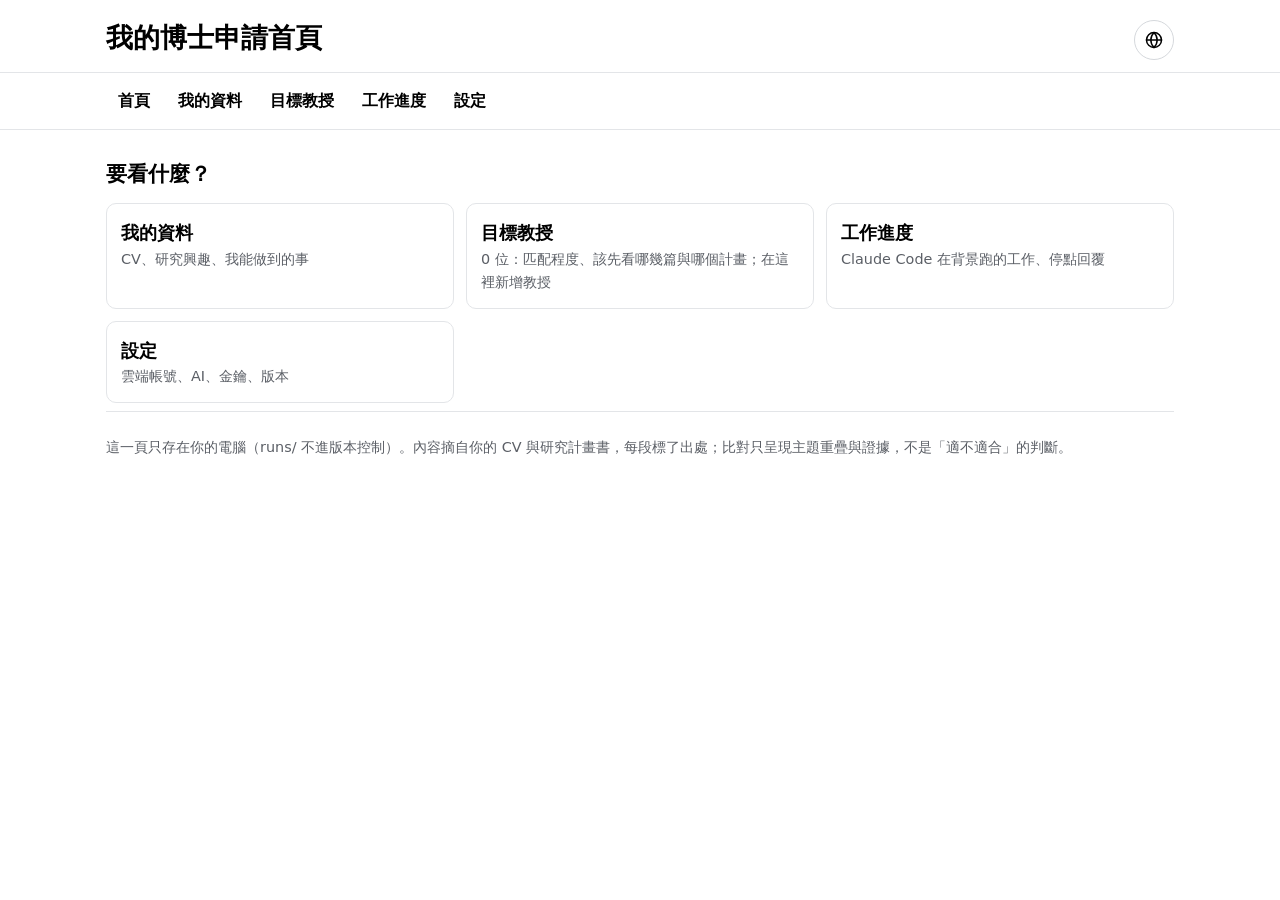
==== web/index.html @ b0d39f4e "語言改成右上角一個圖示，點開選中文／English／雙語對照（取代三個按鈕）" ====
<!doctype html>
<html lang="zh-Hant">
<head>
<meta charset="utf-8">
<meta name="viewport" content="width=device-width, initial-scale=1">
<title>我的博士申請首頁</title>
<link rel="stylesheet" href="home.css">
</head>
<body class="lang-both">
<header class="top"><div class="wrap">
  <div><h1 id="name"></h1><div class="meta" id="headline"></div><div class="meta small" id="contact"></div></div>
  <div class="langmenu">
    <button type="button" class="iconbtn" id="lang-btn" aria-haspopup="menu" aria-expanded="false" aria-controls="lang-menu" aria-label="切換內容語言" title="內容語言">
      <svg viewBox="0 0 24 24" width="20" height="20" fill="none" stroke="currentColor" stroke-width="1.8" stroke-linecap="round" stroke-linejoin="round" aria-hidden="true"><circle cx="12" cy="12" r="9"/><path d="M3 12h18M12 3c2.5 2.6 3.8 5.6 3.8 9s-1.3 6.4-3.8 9c-2.5-2.6-3.8-5.6-3.8-9S9.5 5.6 12 3z"/></svg>
    </button>
    <div class="menu" id="lang-menu" role="menu" aria-label="內容語言" hidden>
      <button type="button" role="menuitemradio" data-lang="zh" aria-checked="false">中文</button>
      <button type="button" role="menuitemradio" data-lang="en" aria-checked="false">English</button>
      <button type="button" role="menuitemradio" data-lang="both" aria-checked="true">雙語對照</button>
    </div>
  </div>
</div></header>
<nav class="sections" aria-label="區段"><div class="wrap">
  <a href="#me">我是誰</a><a href="#proposal">我的研究計畫</a><a href="#capabilities">我能做到的事</a><a href="#professors">目標教授</a><a href="#pipeline" id="nav-pipeline" hidden>建新教授</a><a href="#settings" id="nav-settings" hidden>設定</a>
</div></nav>
<main class="wrap">
  <section id="hub" aria-labelledby="h-hub"><h2 id="h-hub">要看什麼？</h2><div class="body"></div></section>
  <section id="me" aria-labelledby="h-me"><h2 id="h-me">我是誰</h2><div class="body"></div></section>
  <section id="proposal" aria-labelledby="h-proposal"><h2 id="h-proposal">研究計畫</h2><div class="body"></div></section>
  <section id="capabilities" aria-labelledby="h-cap"><h2 id="h-cap">我能做到的事</h2><div class="body"></div></section>
  <section id="professors" aria-labelledby="h-prof"><h2 id="h-prof">目標教授</h2><div class="body"></div></section>
  <section id="pipeline" aria-labelledby="h-pipe" hidden><h2 id="h-pipe">新增教授與工作進度</h2><div class="body"></div></section>
  <section id="settings" aria-labelledby="h-set" hidden><h2 id="h-set">設定</h2><div class="body"></div></section>
</main>
<footer class="wrap">這一頁只存在你的電腦（runs/ 不進版本控制）。內容摘自你的 CV 與研究計畫書，每段標了出處；比對只呈現主題重疊與證據，不是「適不適合」的判斷。</footer>
<script id="inline-data" type="application/json">__INLINE__</script>
<script src="site_match.js"></script>
<script src="home.js"></script>
<script src="app.js"></script>
</body>
</html>
---- web/home.css ----
:root{
  --fg:#000;--bg:#fff;--muted:#3f3f3f;--line:#cfcfcf;--soft:#f4f4f4;
  --green:#15803d;--on-green:#fff;--yellow:#facc15;--on-yellow:#000;--red:#b91c1c;--on-red:#fff;
  --font:-apple-system,BlinkMacSystemFont,"PingFang TC","Noto Sans TC","Microsoft JhengHei",system-ui,sans-serif;
}
*{box-sizing:border-box}
html{scroll-padding-top:64px}
body{margin:0;background:var(--bg);color:var(--fg);font-family:var(--font);font-size:16px;line-height:1.6}
a{color:var(--fg);text-underline-offset:3px}
:focus-visible{outline:3px solid var(--fg);outline-offset:2px}
.wrap{max-width:1100px;margin:0 auto;padding-left:max(16px,env(safe-area-inset-left,0px));padding-right:max(16px,env(safe-area-inset-right,0px))}
header.top{border-bottom:2px solid var(--fg);padding:20px 0 12px}
header.top .wrap{display:flex;flex-wrap:wrap;gap:12px;justify-content:space-between;align-items:flex-end}
header.top h1{margin:0;font-size:1.7rem;line-height:1.3}
.meta{color:var(--muted);font-size:.95rem;margin-top:4px}
nav.sections{position:sticky;top:0;z-index:5;background:var(--bg);border-bottom:1px solid var(--line)}
nav.sections .wrap{display:flex;gap:4px;overflow-x:auto;padding-top:6px;padding-bottom:6px}
nav.sections a{display:inline-flex;align-items:center;min-height:44px;padding:0 12px;text-decoration:none;white-space:nowrap;border-radius:6px;font-weight:600}
nav.sections a:hover{background:var(--soft);text-decoration:underline}
section{padding:28px 0 8px;border-bottom:1px solid var(--line)}
section h2{font-size:1.3rem;margin:0 0 12px}
h3{font-size:1.05rem;margin:18px 0 8px}
.muted{color:var(--muted)}
.small{font-size:.9rem}
.btn{display:inline-flex;align-items:center;justify-content:center;gap:6px;min-height:44px;padding:0 14px;border-radius:8px;border:2px solid transparent;font:inherit;font-weight:600;cursor:pointer;text-decoration:none;transition:filter .15s}
.btn:hover{filter:brightness(.92)}
.btn-green{background:var(--green);color:var(--on-green)}
.btn-yellow{background:var(--yellow);color:var(--on-yellow)}
.btn-red{background:var(--red);color:var(--on-red)}
.btn[aria-pressed="false"]{background:var(--bg);color:var(--fg);border-color:var(--green)}
.row{display:flex;flex-wrap:wrap;gap:8px;align-items:center}
.pill{display:inline-block;padding:2px 10px;border-radius:999px;font-size:.85rem;font-weight:600;border:1px solid var(--fg);background:var(--bg)}
.pill.g{background:var(--green);color:var(--on-green);border-color:var(--green)}
.pill.y{background:var(--yellow);color:var(--on-yellow);border-color:#a16207}
.chips{display:flex;flex-wrap:wrap;gap:6px}
.grid{display:grid;grid-template-columns:repeat(auto-fit,minmax(260px,1fr));gap:12px}
.grid>*{min-width:0}
.card{border:1px solid var(--line);border-radius:8px;padding:14px;overflow-wrap:anywhere}
.prof{border:1px solid var(--line);border-radius:10px;padding:16px;display:grid;gap:10px}
.prof h3{margin:0;font-size:1.25rem}
.kpis{display:flex;flex-wrap:wrap;gap:16px}
.kpi .n{font-size:1.4rem;font-weight:700;font-variant-numeric:tabular-nums}
.kpi .l{color:var(--muted);font-size:.85rem}
.bar{height:8px;width:100px;background:var(--soft);border:1px solid var(--line);border-radius:3px;display:inline-block;vertical-align:middle}
.bar>span{display:block;height:100%;background:var(--fg)}
.empty{padding:16px;border:1px dashed var(--fg);border-radius:8px}
ol.studies{padding-left:1.2em;display:grid;gap:10px}
.src{font-size:.8rem;color:var(--muted)}
body.lang-zh .t-en,body.lang-en .t-zh{display:none}
body.lang-both .t-en{display:block;color:var(--muted);font-size:.93em}
body.lang-both span.t-en{display:inline}
footer{padding:24px 0 48px;color:var(--muted);font-size:.9rem}
label{display:block;font-weight:600;margin:10px 0 4px}
input[type=text],textarea{font:inherit;width:100%;padding:8px 10px;border:1px solid #d5d8dc;border-radius:8px;background:var(--bg);color:var(--fg)}
textarea{min-height:110px}
.btn[disabled]{opacity:.5;cursor:not-allowed}
.log{background:var(--soft);border:1px solid var(--line);border-radius:8px;padding:10px;max-height:420px;overflow:auto;white-space:pre-wrap;font-size:.85rem;font-family:ui-monospace,Menlo,Consolas,monospace}
.checks li{margin:4px 0}
.pill.r{background:var(--red);color:var(--on-red);border-color:var(--red)}
@media (prefers-reduced-motion:reduce){*{transition:none!important}}
.stars{font-size:1.5rem;letter-spacing:2px;color:#a16207;white-space:nowrap}
.stars .off{color:var(--line)}

/* 簡單一致的樣式（本人 2026-10-26：按鈕和格子不要那麼醜）：淺灰細框、柔和的狀態標籤、主要動作綠色、次要按鈕白底 */
:root{--line:#e3e5e8;--soft:#f6f7f8;--muted:#5b5f66}
.btn{min-height:40px;padding:0 14px;border-radius:8px;border:1px solid #d5d8dc;background:#fff;color:var(--fg);font-weight:600;font-size:.95rem;box-shadow:0 1px 1px rgba(0,0,0,.04);transition:background .15s,border-color .15s}
.btn:hover{filter:none;background:var(--soft);border-color:#c3c7cc}
.btn-green{background:var(--green);border-color:var(--green);color:#fff}.btn-green:hover{background:#116632;border-color:#116632}
.btn-yellow{background:#fde68a;border-color:#f2c94c;color:#3b2f00}.btn-yellow:hover{background:#fcd34d;border-color:#e5b73b}
.btn-red{background:#fff;border-color:#f1b5b5;color:#9f1d1d}.btn-red:hover{background:#fdf2f2}
.btn[aria-pressed="false"]{background:#fff;color:var(--fg);border-color:#d5d8dc}
.btn[aria-pressed="true"]{background:var(--green);border-color:var(--green);color:#fff}
.btn[disabled]{opacity:.5;cursor:not-allowed}
.pill{padding:1px 9px;border:none;border-radius:999px;background:#eef0f2;color:#2b2f33;font-weight:600;font-size:.8rem}
.pill.g{background:#dcf3e3;color:#14532d}.pill.y{background:#fdf1c7;color:#6b4e00}.pill.r{background:#fde2e2;color:#8a1c1c}.pill.o{background:#fff;box-shadow:inset 0 0 0 1px #d5d8dc}
.card,.item,.kpi,.prof,.fig{border:1px solid var(--line);border-radius:10px;background:#fff}
.card,.item,.prof{padding:14px}
.item.attn{border-left:4px solid #e9b949}.item.bad{border-left:4px solid #e57373}
a.card{display:block;text-decoration:none;color:inherit;transition:border-color .15s,box-shadow .15s}
a.card:hover{border-color:var(--green);box-shadow:0 2px 8px rgba(0,0,0,.06)}
.mgrid{display:grid;grid-template-columns:repeat(auto-fit,minmax(220px,1fr));gap:12px}
.empty{border:1px dashed #cfd3d8;background:var(--soft);color:var(--muted);border-radius:10px}
input[type=text],input[type=search],input[type=date],select,textarea{font:inherit;min-height:40px;padding:8px 10px;border:1px solid #d5d8dc;border-radius:8px;background:#fff;color:var(--fg)}
input:focus-visible,select:focus-visible,textarea:focus-visible{outline:2px solid var(--green);outline-offset:1px;border-color:var(--green)}
input[type=checkbox]{width:18px;height:18px;accent-color:var(--green)}
details>summary{list-style:none}details>summary::-webkit-details-marker{display:none}
details.item>summary::before{content:"›";display:inline-block;width:1em;color:var(--muted);transition:transform .15s}
details.item[open]>summary::before{transform:rotate(90deg)}
header.top{border-bottom:1px solid var(--line)}

/* 語言：右上角一個圖示，點開選中文／English／雙語對照 */
header.top .wrap{flex-wrap:nowrap;align-items:flex-start}
header.top .wrap>div:first-child{flex:1;min-width:0}
.langmenu{position:relative;align-self:flex-start;flex:none}
.iconbtn{display:inline-flex;align-items:center;justify-content:center;width:40px;height:40px;border-radius:999px;border:1px solid #d5d8dc;background:#fff;color:var(--fg);cursor:pointer}
.iconbtn:hover,.iconbtn[aria-expanded="true"]{background:var(--soft)}
.langmenu .menu{position:absolute;right:0;top:46px;z-index:30;min-width:150px;padding:6px;background:#fff;border:1px solid var(--line);border-radius:10px;box-shadow:0 8px 24px rgba(0,0,0,.10)}
.langmenu .menu button{display:flex;align-items:center;gap:8px;width:100%;min-height:40px;padding:0 10px;border:0;border-radius:6px;background:none;font:inherit;color:var(--fg);text-align:left;cursor:pointer}
.langmenu .menu button:hover{background:var(--soft)}
.langmenu .menu button::before{content:"";display:inline-block;width:1em}
.langmenu .menu button[aria-checked="true"]{font-weight:600;color:#14532d}
.langmenu .menu button[aria-checked="true"]::before{content:"✓"}
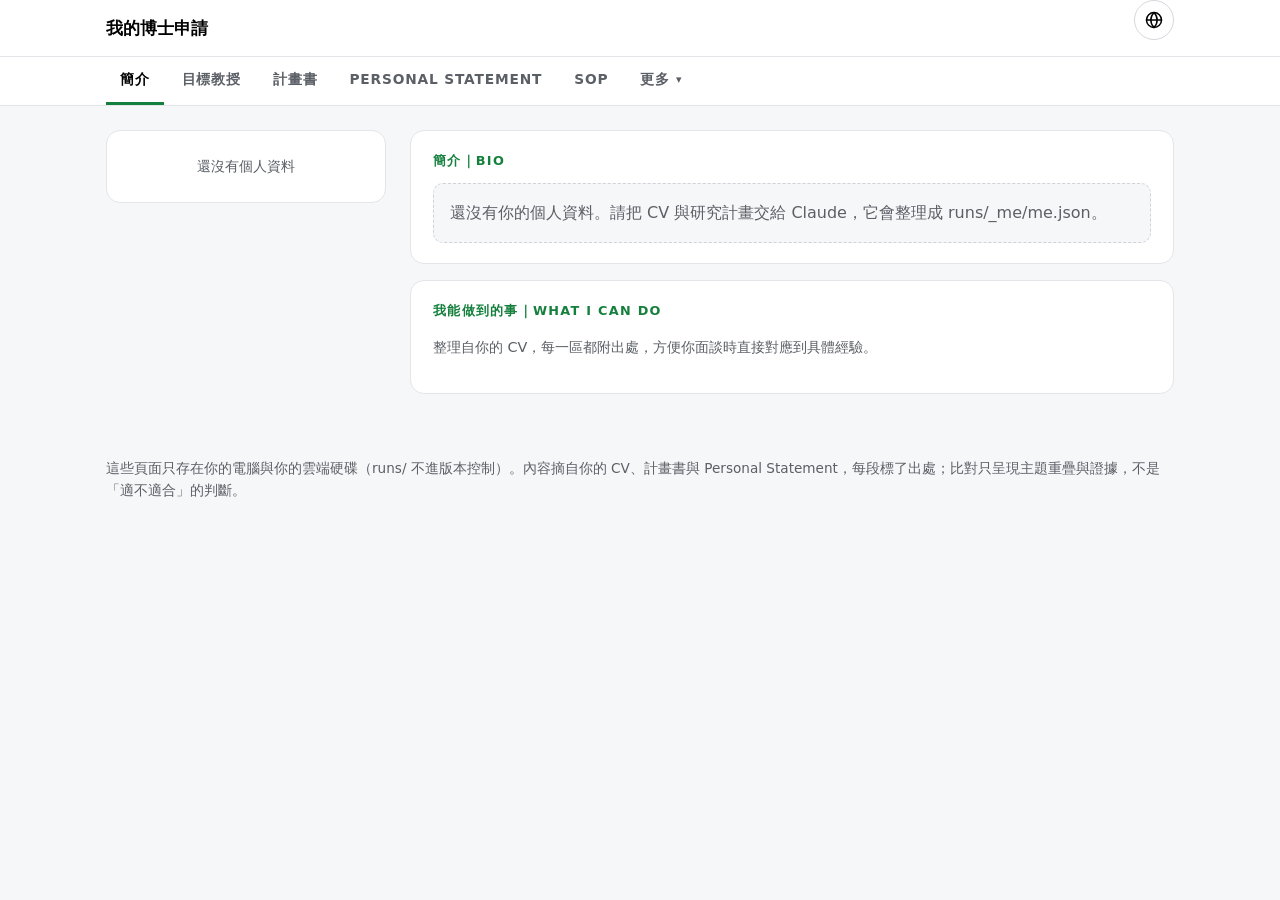
==== commit 1ee577bf: "首頁改成個人頁版型：左邊個人卡、上方頁籤（簡介、目標教授、計畫書、Personal Statement、SOP、更多）；Personal Statement 由 Word 匯入、左英右中" ====
--- a/web/index.html
+++ b/web/index.html
@@ -3,12 +3,12 @@
 <head>
 <meta charset="utf-8">
 <meta name="viewport" content="width=device-width, initial-scale=1">
-<title>我的博士申請首頁</title>
+<title>我的博士申請</title>
 <link rel="stylesheet" href="home.css">
 </head>
 <body class="lang-both">
-<header class="top"><div class="wrap">
-  <div><h1 id="name"></h1><div class="meta" id="headline"></div><div class="meta small" id="contact"></div></div>
+<header class="topbar"><div class="wrap">
+  <a class="brand" href="index.html">我的博士申請</a>
   <div class="langmenu">
     <button type="button" class="iconbtn" id="lang-btn" aria-haspopup="menu" aria-expanded="false" aria-controls="lang-menu" aria-label="切換內容語言" title="內容語言">
       <svg viewBox="0 0 24 24" width="20" height="20" fill="none" stroke="currentColor" stroke-width="1.8" stroke-linecap="round" stroke-linejoin="round" aria-hidden="true"><circle cx="12" cy="12" r="9"/><path d="M3 12h18M12 3c2.5 2.6 3.8 5.6 3.8 9s-1.3 6.4-3.8 9c-2.5-2.6-3.8-5.6-3.8-9S9.5 5.6 12 3z"/></svg>
@@ -20,19 +20,21 @@
     </div>
   </div>
 </div></header>
-<nav class="sections" aria-label="區段"><div class="wrap">
-  <a href="#me">我是誰</a><a href="#proposal">我的研究計畫</a><a href="#capabilities">我能做到的事</a><a href="#professors">目標教授</a><a href="#pipeline" id="nav-pipeline" hidden>建新教授</a><a href="#settings" id="nav-settings" hidden>設定</a>
-</div></nav>
-<main class="wrap">
-  <section id="hub" aria-labelledby="h-hub"><h2 id="h-hub">要看什麼？</h2><div class="body"></div></section>
-  <section id="me" aria-labelledby="h-me"><h2 id="h-me">我是誰</h2><div class="body"></div></section>
-  <section id="proposal" aria-labelledby="h-proposal"><h2 id="h-proposal">研究計畫</h2><div class="body"></div></section>
-  <section id="capabilities" aria-labelledby="h-cap"><h2 id="h-cap">我能做到的事</h2><div class="body"></div></section>
-  <section id="professors" aria-labelledby="h-prof"><h2 id="h-prof">目標教授</h2><div class="body"></div></section>
-  <section id="pipeline" aria-labelledby="h-pipe" hidden><h2 id="h-pipe">新增教授與工作進度</h2><div class="body"></div></section>
-  <section id="settings" aria-labelledby="h-set" hidden><h2 id="h-set">設定</h2><div class="body"></div></section>
+<nav class="tabs" aria-label="頁籤"><div class="wrap" id="tabs"></div></nav>
+<main class="wrap layout">
+  <aside class="pcard" id="pcard" aria-label="我的基本資料"></aside>
+  <div class="pmain">
+    <section id="me" aria-labelledby="h-me"><h2 class="label" id="h-me">簡介｜Bio</h2><div class="body"></div></section>
+    <section id="capabilities" aria-labelledby="h-cap"><h2 class="label" id="h-cap">我能做到的事｜What I can do</h2><div class="body"></div></section>
+    <section id="professors" aria-labelledby="h-prof"><h2 class="label" id="h-prof">目標教授｜Target professors</h2><div class="body"></div></section>
+    <section id="proposal" aria-labelledby="h-proposal"><h2 class="label" id="h-proposal">計畫書｜Research proposals</h2><div class="body"></div></section>
+    <section id="ps" aria-labelledby="h-ps"><h2 class="label" id="h-ps">Personal Statement</h2><div class="body"></div></section>
+    <section id="sop" aria-labelledby="h-sop"><h2 class="label" id="h-sop">SOP｜Statement of Purpose</h2><div class="body"></div></section>
+    <section hidden id="pipeline" aria-labelledby="h-pipe"><h2 class="label" id="h-pipe">工作進度｜新增教授</h2><div class="body"></div></section>
+    <section hidden id="settings" aria-labelledby="h-set"><h2 class="label" id="h-set">設定</h2><div class="body"></div></section>
+  </div>
 </main>
-<footer class="wrap">這一頁只存在你的電腦（runs/ 不進版本控制）。內容摘自你的 CV 與研究計畫書，每段標了出處；比對只呈現主題重疊與證據，不是「適不適合」的判斷。</footer>
+<footer class="wrap">這些頁面只存在你的電腦與你的雲端硬碟（runs/ 不進版本控制）。內容摘自你的 CV、計畫書與 Personal Statement，每段標了出處；比對只呈現主題重疊與證據，不是「適不適合」的判斷。</footer>
 <script id="inline-data" type="application/json">__INLINE__</script>
 <script src="site_match.js"></script>
 <script src="home.js"></script>
--- a/web/home.css
+++ b/web/home.css
@@ -100,3 +100,54 @@
 .langmenu .menu button::before{content:"";display:inline-block;width:1em}
 .langmenu .menu button[aria-checked="true"]{font-weight:600;color:#14532d}
 .langmenu .menu button[aria-checked="true"]::before{content:"✓"}
+
+/* 位置列（麵包屑）：返回放在最上面 */
+.crumbs{display:flex;flex-wrap:wrap;align-items:center;gap:6px;font-size:.9rem;color:var(--muted);margin:0 0 8px}
+.crumbs a{color:var(--muted);text-decoration:none;min-height:32px;display:inline-flex;align-items:center}
+.crumbs a:hover{color:var(--fg);text-decoration:underline}
+.crumbs .sep{color:#b8bcc2}
+.crumbs [aria-current]{color:var(--fg);font-weight:600}
+
+/* ===== 個人頁版型（參考 USyd 教授個人頁）：上方頁籤、左邊個人卡、右邊內容 ===== */
+body{background:#f6f7f8}
+header.topbar{background:#fff;border-bottom:1px solid var(--line)}
+header.topbar .wrap{display:flex;align-items:center;justify-content:space-between;gap:12px;min-height:56px}
+.brand{font-weight:700;font-size:1.05rem;text-decoration:none;color:var(--fg)}
+nav.tabs{background:#fff;border-bottom:1px solid var(--line);position:sticky;top:0;z-index:10}
+nav.tabs .wrap{display:flex;gap:4px;align-items:stretch;flex-wrap:wrap}
+nav.tabs a,nav.tabs summary{display:inline-flex;align-items:center;min-height:48px;padding:0 14px;text-decoration:none;color:var(--muted);
+  font-size:.86rem;font-weight:600;letter-spacing:.06em;text-transform:uppercase;white-space:nowrap;border-bottom:3px solid transparent;cursor:pointer}
+nav.tabs a:hover,nav.tabs summary:hover{color:var(--fg)}
+nav.tabs [aria-current="page"]{color:var(--fg);border-bottom-color:var(--green)}
+nav.tabs details.more{position:relative}
+nav.tabs details.more>summary{list-style:none}
+nav.tabs details.more>summary::after{content:"▾";margin-left:6px;font-size:.8em}
+nav.tabs details.more .menu{position:absolute;right:0;top:100%;min-width:140px;background:#fff;border:1px solid var(--line);border-radius:10px;
+  box-shadow:0 8px 24px rgba(0,0,0,.10);padding:6px;z-index:30}
+nav.tabs details.more .menu a{display:flex;min-height:40px;border:0;border-radius:6px;text-transform:none;letter-spacing:0;font-size:.95rem;color:var(--fg)}
+nav.tabs details.more .menu a:hover{background:var(--soft)}
+main.layout{display:grid;grid-template-columns:280px minmax(0,1fr);gap:24px;align-items:start;padding-top:24px;padding-bottom:24px}
+.pcard{position:sticky;top:72px;background:#fff;border:1px solid var(--line);border-radius:14px;padding:24px 20px;text-align:center}
+.pcard .avatar{width:112px;height:112px;margin:0 auto 14px;border-radius:50%;background:#e7f3eb;color:#14532d;display:flex;align-items:center;justify-content:center;font-size:2.2rem;font-weight:700;letter-spacing:.04em}
+.pcard .role{font-size:.74rem;font-weight:700;letter-spacing:.1em;text-transform:uppercase;color:var(--muted)}
+.pcard .pname{font-size:1.4rem;line-height:1.25;margin:4px 0 0}
+.pcard .plinks{list-style:none;padding:0;margin:16px 0 0;text-align:left;border-top:1px dashed var(--line)}
+.pcard .plinks li{display:flex;gap:10px;align-items:flex-start;padding:10px 0;border-bottom:1px dashed var(--line);font-size:.9rem;overflow-wrap:anywhere}
+.pcard .plinks .ic{width:1.2em;flex:none;text-align:center;color:var(--green)}
+.pmain>section{background:#fff;border:1px solid var(--line);border-radius:14px;padding:20px 22px;margin:0 0 16px}
+.pmain>section[hidden]{display:none}
+h2.label,h3.label{font-size:.8rem;font-weight:700;letter-spacing:.1em;text-transform:uppercase;color:var(--green);margin:0 0 12px}
+h3.label{margin-top:18px}
+.pmain .card{background:#fff}
+.lr{display:grid;grid-template-columns:1fr 1fr;gap:0 20px}
+.lr>div{min-width:0;overflow-wrap:anywhere}
+.lr>.zh{border-left:1px solid var(--line);padding-left:20px}
+.stmt-p{padding:12px 0;border-bottom:1px solid var(--line)}
+.stmt-p:last-child{border-bottom:0}
+.vlist{margin:0;padding-left:1.1em}.vlist li{margin:6px 0}
+footer.wrap{color:var(--muted);font-size:.85rem;padding-bottom:32px}
+@media (max-width:860px){
+  main.layout{grid-template-columns:1fr}
+  .pcard{position:static}
+  .lr{grid-template-columns:1fr}.lr>.zh{border-left:0;padding-left:0;margin-top:4px}
+}
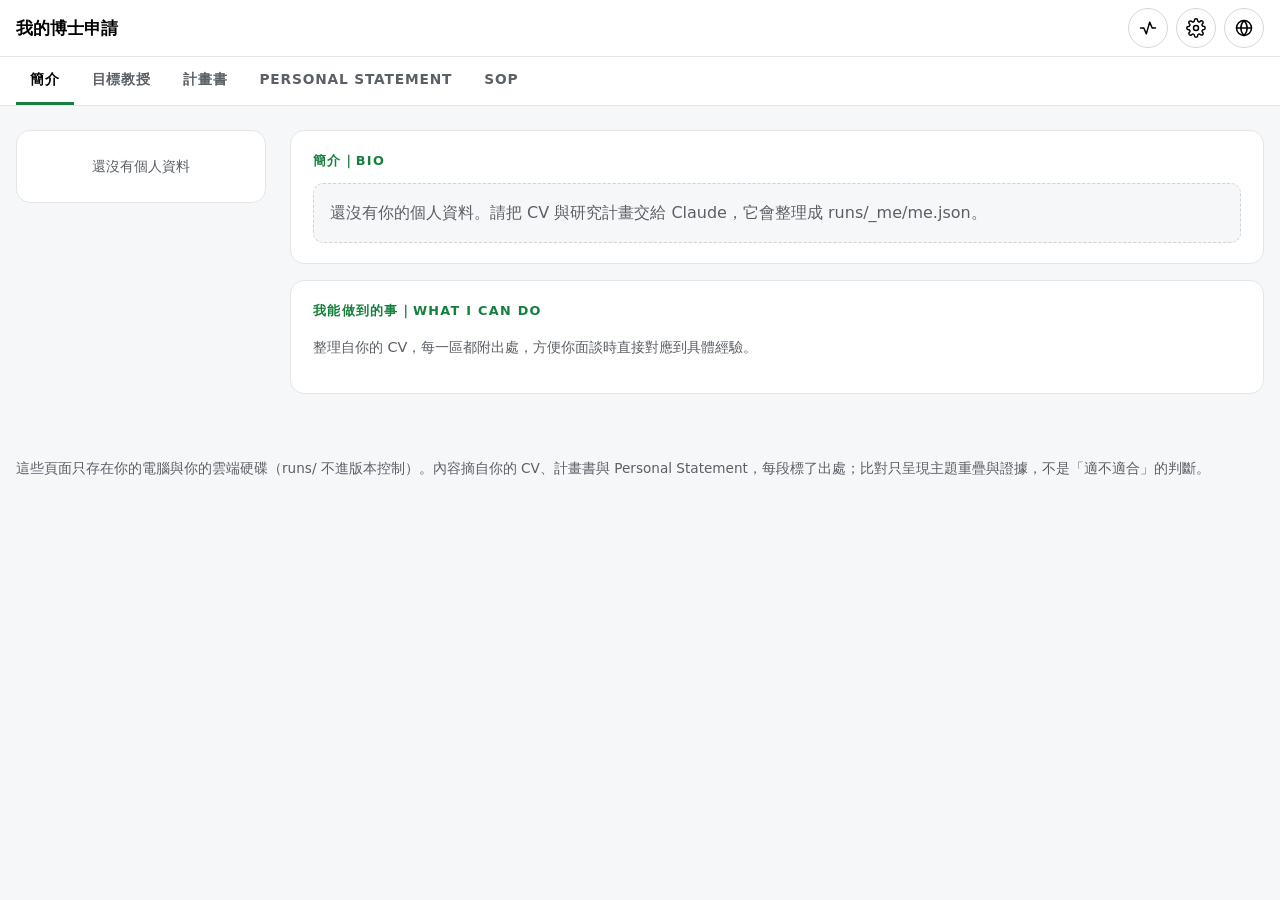
==== commit 1588a4dc: "目標教授改成收合卡（重要資訊＋必讀前五篇）、右上角可依星星排序；工作進度與設定移到右上角圖示；學歷移到左邊個人卡、內容區加寬" ====
--- a/web/index.html
+++ b/web/index.html
@@ -9,6 +9,9 @@
 <body class="lang-both">
 <header class="topbar"><div class="wrap">
   <a class="brand" href="index.html">我的博士申請</a>
+  <div class="topicons">
+    <a class="iconbtn" href="pipeline.html" aria-label="工作進度" title="工作進度"><svg viewBox="0 0 24 24" width="20" height="20" fill="none" stroke="currentColor" stroke-width="1.8" stroke-linecap="round" stroke-linejoin="round" aria-hidden="true"><path d="M3 12h4l3 7 4-14 3 7h4"/></svg></a>
+    <a class="iconbtn" href="settings.html" aria-label="設定" title="設定"><svg viewBox="0 0 24 24" width="20" height="20" fill="none" stroke="currentColor" stroke-width="1.8" stroke-linecap="round" stroke-linejoin="round" aria-hidden="true"><circle cx="12" cy="12" r="3"/><path d="M19.4 15a1.7 1.7 0 0 0 .3 1.8l.1.1a2 2 0 1 1-2.8 2.8l-.1-.1a1.7 1.7 0 0 0-1.8-.3 1.7 1.7 0 0 0-1 1.5V21a2 2 0 1 1-4 0v-.1a1.7 1.7 0 0 0-1.1-1.5 1.7 1.7 0 0 0-1.8.3l-.1.1a2 2 0 1 1-2.8-2.8l.1-.1a1.7 1.7 0 0 0 .3-1.8 1.7 1.7 0 0 0-1.5-1H3a2 2 0 1 1 0-4h.1a1.7 1.7 0 0 0 1.5-1.1 1.7 1.7 0 0 0-.3-1.8l-.1-.1a2 2 0 1 1 2.8-2.8l.1.1a1.7 1.7 0 0 0 1.8.3H9a1.7 1.7 0 0 0 1-1.5V3a2 2 0 1 1 4 0v.1a1.7 1.7 0 0 0 1 1.5 1.7 1.7 0 0 0 1.8-.3l.1-.1a2 2 0 1 1 2.8 2.8l-.1.1a1.7 1.7 0 0 0-.3 1.8V9a1.7 1.7 0 0 0 1.5 1H21a2 2 0 1 1 0 4h-.1a1.7 1.7 0 0 0-1.5 1z"/></svg></a>
   <div class="langmenu">
     <button type="button" class="iconbtn" id="lang-btn" aria-haspopup="menu" aria-expanded="false" aria-controls="lang-menu" aria-label="切換內容語言" title="內容語言">
       <svg viewBox="0 0 24 24" width="20" height="20" fill="none" stroke="currentColor" stroke-width="1.8" stroke-linecap="round" stroke-linejoin="round" aria-hidden="true"><circle cx="12" cy="12" r="9"/><path d="M3 12h18M12 3c2.5 2.6 3.8 5.6 3.8 9s-1.3 6.4-3.8 9c-2.5-2.6-3.8-5.6-3.8-9S9.5 5.6 12 3z"/></svg>
@@ -18,6 +21,7 @@
       <button type="button" role="menuitemradio" data-lang="en" aria-checked="false">English</button>
       <button type="button" role="menuitemradio" data-lang="both" aria-checked="true">雙語對照</button>
     </div>
+  </div>
   </div>
 </div></header>
 <nav class="tabs" aria-label="頁籤"><div class="wrap" id="tabs"></div></nav>
@@ -30,7 +34,7 @@
     <section id="proposal" aria-labelledby="h-proposal"><h2 class="label" id="h-proposal">計畫書｜Research proposals</h2><div class="body"></div></section>
     <section id="ps" aria-labelledby="h-ps"><h2 class="label" id="h-ps">Personal Statement</h2><div class="body"></div></section>
     <section id="sop" aria-labelledby="h-sop"><h2 class="label" id="h-sop">SOP｜Statement of Purpose</h2><div class="body"></div></section>
-    <section hidden id="pipeline" aria-labelledby="h-pipe"><h2 class="label" id="h-pipe">工作進度｜新增教授</h2><div class="body"></div></section>
+    <section hidden id="pipeline" aria-labelledby="h-pipe"><h2 class="label" id="h-pipe">工作進度</h2><div class="body"></div></section>
     <section hidden id="settings" aria-labelledby="h-set"><h2 class="label" id="h-set">設定</h2><div class="body"></div></section>
   </div>
 </main>
--- a/web/home.css
+++ b/web/home.css
@@ -151,3 +151,24 @@
   .pcard{position:static}
   .lr{grid-template-columns:1fr}.lr>.zh{border-left:0;padding-left:0;margin-top:4px}
 }
+
+/* 右上角：工作進度、設定、語言 */
+.topicons{display:flex;align-items:center;gap:8px}
+.topicons a.iconbtn{text-decoration:none}
+.topicons a.iconbtn[aria-current="page"]{background:#eaf5ee;border-color:#9fd3b0;color:#14532d}
+/* 版面加寬：左邊個人卡窄一點，右邊內容寬一點 */
+header.topbar .wrap,nav.tabs .wrap,main.layout,footer.wrap{max-width:1360px}
+main.layout{grid-template-columns:250px minmax(0,1fr)}
+.pcard .pedu{margin-top:16px;padding-top:14px;border-top:1px dashed var(--line);text-align:left;display:grid;gap:8px}
+/* 目標教授：收合卡 */
+.profcard{background:#fff;border:1px solid var(--line);border-radius:12px;margin:0 0 10px}
+.profcard>summary{list-style:none;cursor:pointer;padding:14px 16px}
+.profcard>summary::-webkit-details-marker{display:none}
+.profcard .pc-head{display:flex;justify-content:space-between;align-items:flex-start;gap:12px}
+.profcard .pc-name{font-size:1.1rem}
+.profcard .pc-name::before{content:"›";display:inline-block;width:1em;color:var(--muted);transition:transform .15s}
+.profcard[open] .pc-name::before{transform:rotate(90deg)}
+.profcard .pc-body{padding:0 16px 16px;border-top:1px solid var(--line);padding-top:12px}
+.profcard:hover{border-color:#c3c7cc}
+.top5{margin:0;padding-left:1.4em}.top5 li{margin:6px 0}
+.profcard .stars{font-size:1.2rem}
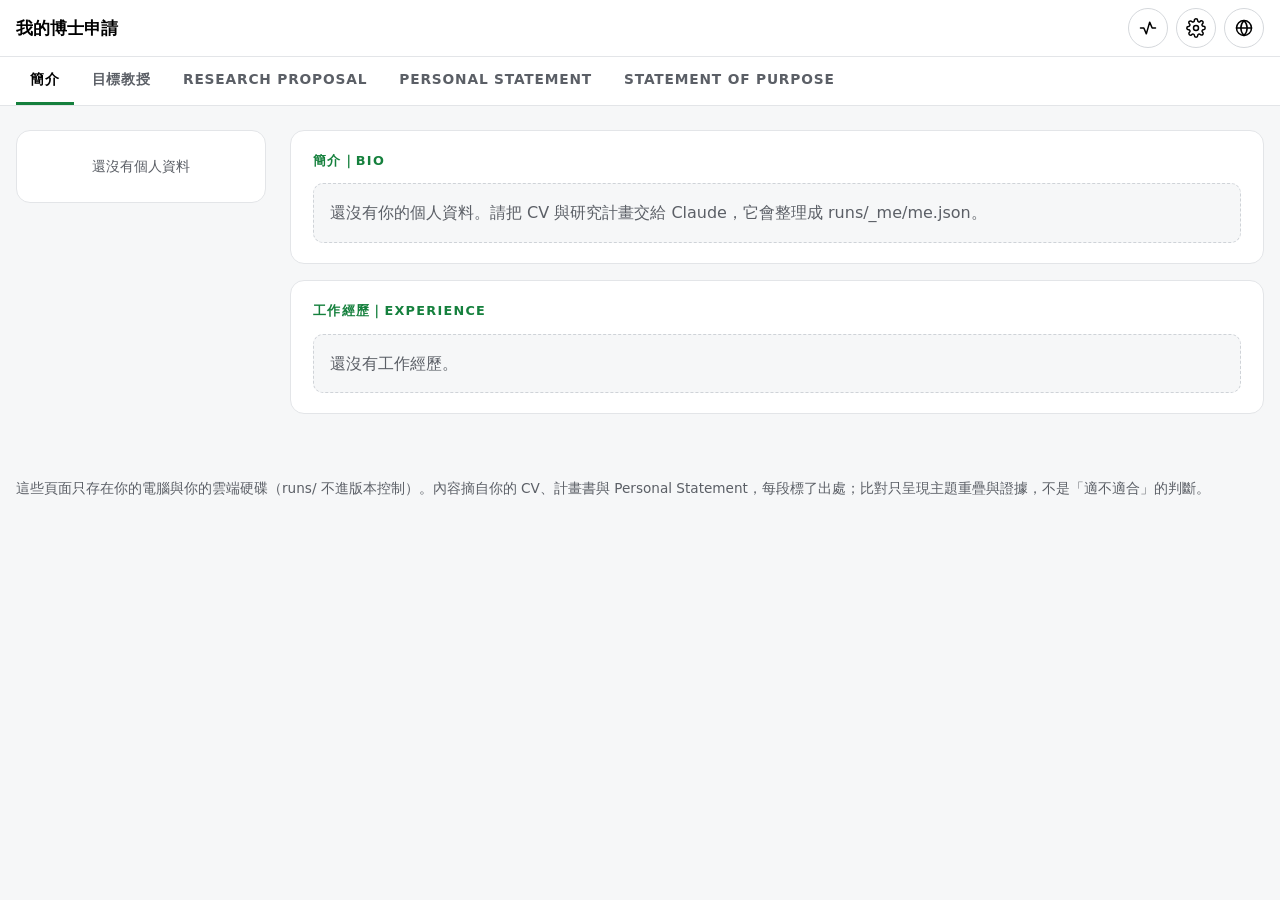
==== commit 0dc3c9b4: "簡介可以自己編輯（摘要、研究興趣，舊版備份）；「我能做到的事」改成工作經歷（每段括號列重點技能）；頁籤用全名" ====
--- a/web/index.html
+++ b/web/index.html
@@ -29,7 +29,7 @@
   <aside class="pcard" id="pcard" aria-label="我的基本資料"></aside>
   <div class="pmain">
     <section id="me" aria-labelledby="h-me"><h2 class="label" id="h-me">簡介｜Bio</h2><div class="body"></div></section>
-    <section id="capabilities" aria-labelledby="h-cap"><h2 class="label" id="h-cap">我能做到的事｜What I can do</h2><div class="body"></div></section>
+    <section id="capabilities" aria-labelledby="h-cap"><h2 class="label" id="h-cap">工作經歷｜Experience</h2><div class="body"></div></section>
     <section id="professors" aria-labelledby="h-prof"><h2 class="label" id="h-prof">目標教授｜Target professors</h2><div class="body"></div></section>
     <section id="proposal" aria-labelledby="h-proposal"><h2 class="label" id="h-proposal">計畫書｜Research proposals</h2><div class="body"></div></section>
     <section id="ps" aria-labelledby="h-ps"><h2 class="label" id="h-ps">Personal Statement</h2><div class="body"></div></section>
--- a/web/home.css
+++ b/web/home.css
@@ -172,3 +172,32 @@
 .profcard:hover{border-color:#c3c7cc}
 .top5{margin:0;padding-left:1.4em}.top5 li{margin:6px 0}
 .profcard .stars{font-size:1.2rem}
+/* 條列式 */
+ul.bullets{margin:0 0 4px;padding-left:1.2em}
+ul.bullets li{margin:6px 0}
+ul.bullets.cols2{columns:2;column-gap:28px}
+ul.bullets.cols2 li{break-inside:avoid}
+#capabilities h3.label:first-of-type{margin-top:0}
+@media (max-width:860px){ul.bullets.cols2{columns:1}}
+
+/* 本人的文件：版本列、每段 AI 編修 */
+.btn-sm{min-height:32px;padding:0 10px;font-size:.85rem}
+.doc-bar{display:flex;flex-wrap:wrap;justify-content:space-between;gap:10px;align-items:center;padding-bottom:10px;border-bottom:1px solid var(--line)}
+.docb{position:relative;padding:10px 0;border-bottom:1px solid var(--line)}
+.docb.h2,.docb.h3{font-weight:700}
+.docb.changed{background:#fffbea;box-shadow:inset 3px 0 0 #e9b949;padding-left:10px}
+.docb-tools{display:flex;justify-content:flex-end;margin-top:4px;opacity:0;transition:opacity .15s}
+.docb:hover .docb-tools,.docb:focus-within .docb-tools{opacity:1}
+.doc-ask{margin-top:8px}
+.doc-sec{border:1px solid var(--line);border-radius:10px;padding:8px 14px;margin:10px 0}
+.doc-sec>summary{cursor:pointer;min-height:40px;display:flex;align-items:center}
+.doc-fig img{display:block;max-width:100%;height:auto;border:1px solid var(--line);border-radius:8px}
+.doc-fig,.doc-tbl{margin:12px 0}
+.doc-tbl td,.doc-tbl th{font-size:.86rem;min-width:7em}
+.doc-refs{padding-left:1.4em}
+@media (hover:none){.docb-tools{opacity:1}}
+/* 工作經歷 */
+.exp{padding:12px 0;border-bottom:1px solid var(--line)}
+.exp:last-of-type{border-bottom:0}
+.exp-head{display:flex;justify-content:space-between;gap:12px;align-items:flex-start}
+.exp .skills{margin-top:6px;line-height:2}
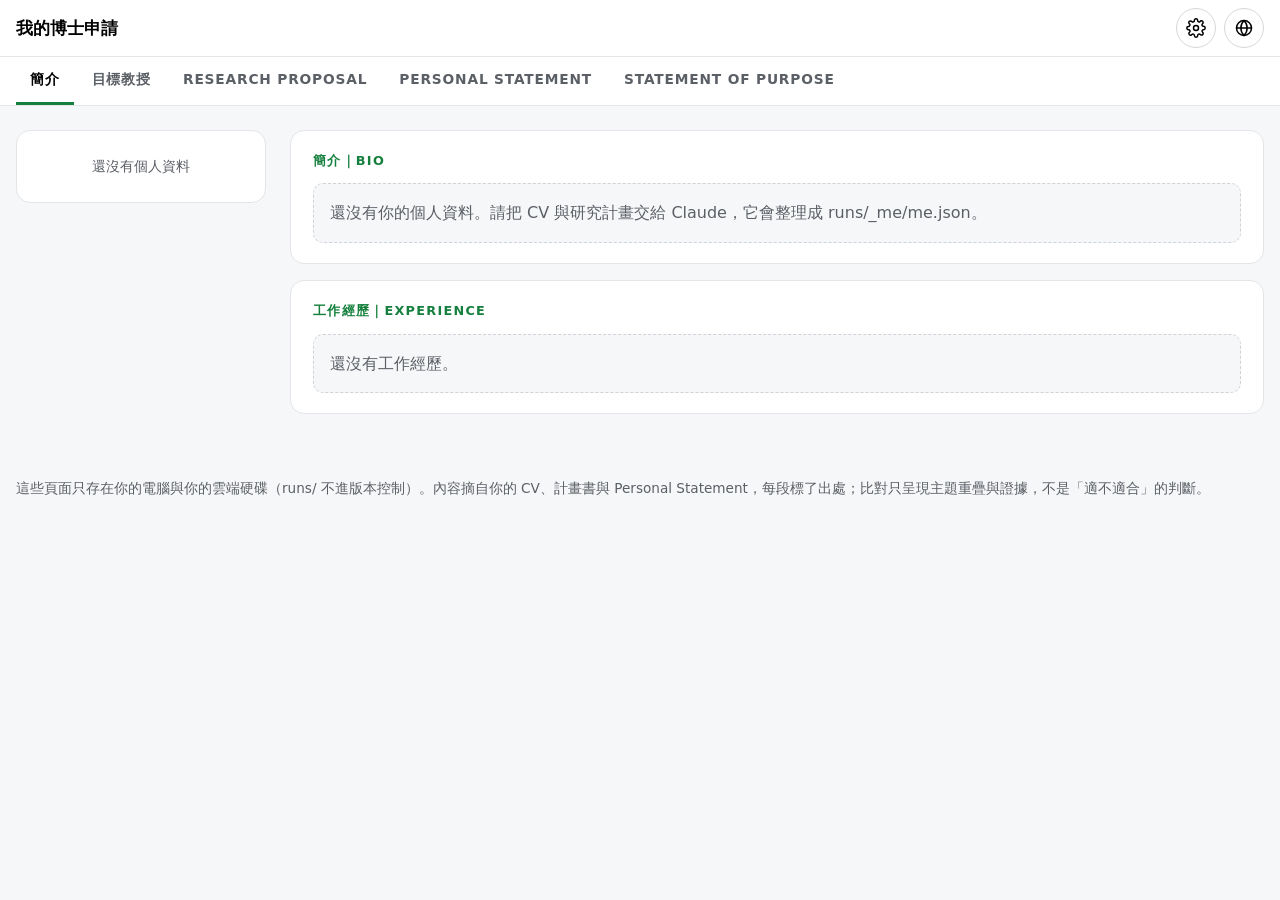
==== commit e618cdd7: "設定與工作進度合併成一頁：每一項一列（摘要在列上，點開才改），右上角只剩齒輪" ====
--- a/web/index.html
+++ b/web/index.html
@@ -10,8 +10,7 @@
 <header class="topbar"><div class="wrap">
   <a class="brand" href="index.html">我的博士申請</a>
   <div class="topicons">
-    <a class="iconbtn" href="pipeline.html" aria-label="工作進度" title="工作進度"><svg viewBox="0 0 24 24" width="20" height="20" fill="none" stroke="currentColor" stroke-width="1.8" stroke-linecap="round" stroke-linejoin="round" aria-hidden="true"><path d="M3 12h4l3 7 4-14 3 7h4"/></svg></a>
-    <a class="iconbtn" href="settings.html" aria-label="設定" title="設定"><svg viewBox="0 0 24 24" width="20" height="20" fill="none" stroke="currentColor" stroke-width="1.8" stroke-linecap="round" stroke-linejoin="round" aria-hidden="true"><circle cx="12" cy="12" r="3"/><path d="M19.4 15a1.7 1.7 0 0 0 .3 1.8l.1.1a2 2 0 1 1-2.8 2.8l-.1-.1a1.7 1.7 0 0 0-1.8-.3 1.7 1.7 0 0 0-1 1.5V21a2 2 0 1 1-4 0v-.1a1.7 1.7 0 0 0-1.1-1.5 1.7 1.7 0 0 0-1.8.3l-.1.1a2 2 0 1 1-2.8-2.8l.1-.1a1.7 1.7 0 0 0 .3-1.8 1.7 1.7 0 0 0-1.5-1H3a2 2 0 1 1 0-4h.1a1.7 1.7 0 0 0 1.5-1.1 1.7 1.7 0 0 0-.3-1.8l-.1-.1a2 2 0 1 1 2.8-2.8l.1.1a1.7 1.7 0 0 0 1.8.3H9a1.7 1.7 0 0 0 1-1.5V3a2 2 0 1 1 4 0v.1a1.7 1.7 0 0 0 1 1.5 1.7 1.7 0 0 0 1.8-.3l.1-.1a2 2 0 1 1 2.8 2.8l-.1.1a1.7 1.7 0 0 0-.3 1.8V9a1.7 1.7 0 0 0 1.5 1H21a2 2 0 1 1 0 4h-.1a1.7 1.7 0 0 0-1.5 1z"/></svg></a>
+    <a class="iconbtn" href="settings.html" aria-label="設定與工作進度" title="設定與工作進度"><svg viewBox="0 0 24 24" width="20" height="20" fill="none" stroke="currentColor" stroke-width="1.8" stroke-linecap="round" stroke-linejoin="round" aria-hidden="true"><circle cx="12" cy="12" r="3"/><path d="M19.4 15a1.7 1.7 0 0 0 .3 1.8l.1.1a2 2 0 1 1-2.8 2.8l-.1-.1a1.7 1.7 0 0 0-1.8-.3 1.7 1.7 0 0 0-1 1.5V21a2 2 0 1 1-4 0v-.1a1.7 1.7 0 0 0-1.1-1.5 1.7 1.7 0 0 0-1.8.3l-.1.1a2 2 0 1 1-2.8-2.8l.1-.1a1.7 1.7 0 0 0 .3-1.8 1.7 1.7 0 0 0-1.5-1H3a2 2 0 1 1 0-4h.1a1.7 1.7 0 0 0 1.5-1.1 1.7 1.7 0 0 0-.3-1.8l-.1-.1a2 2 0 1 1 2.8-2.8l.1.1a1.7 1.7 0 0 0 1.8.3H9a1.7 1.7 0 0 0 1-1.5V3a2 2 0 1 1 4 0v.1a1.7 1.7 0 0 0 1 1.5 1.7 1.7 0 0 0 1.8-.3l.1-.1a2 2 0 1 1 2.8 2.8l-.1.1a1.7 1.7 0 0 0-.3 1.8V9a1.7 1.7 0 0 0 1.5 1H21a2 2 0 1 1 0 4h-.1a1.7 1.7 0 0 0-1.5 1z"/></svg></a>
   <div class="langmenu">
     <button type="button" class="iconbtn" id="lang-btn" aria-haspopup="menu" aria-expanded="false" aria-controls="lang-menu" aria-label="切換內容語言" title="內容語言">
       <svg viewBox="0 0 24 24" width="20" height="20" fill="none" stroke="currentColor" stroke-width="1.8" stroke-linecap="round" stroke-linejoin="round" aria-hidden="true"><circle cx="12" cy="12" r="9"/><path d="M3 12h18M12 3c2.5 2.6 3.8 5.6 3.8 9s-1.3 6.4-3.8 9c-2.5-2.6-3.8-5.6-3.8-9S9.5 5.6 12 3z"/></svg>
--- a/web/home.css
+++ b/web/home.css
@@ -201,3 +201,12 @@
 .exp:last-of-type{border-bottom:0}
 .exp-head{display:flex;justify-content:space-between;gap:12px;align-items:flex-start}
 .exp .skills{margin-top:6px;line-height:2}
+/* 設定與工作進度：一列一項，點開才改 */
+.setrow{border-bottom:1px solid var(--line)}
+.setrow>summary{list-style:none;cursor:pointer;display:flex;justify-content:space-between;align-items:center;gap:12px;min-height:52px;padding:4px 2px}
+.setrow>summary::-webkit-details-marker{display:none}
+.setrow>summary .setrow-t{font-weight:600}
+.setrow>summary .setrow-t::before{content:"›";display:inline-block;width:1em;color:var(--muted);transition:transform .15s}
+.setrow[open]>summary .setrow-t::before{transform:rotate(90deg)}
+.setrow-b{padding:4px 0 16px 1em}
+#pipeline .body,#settings .body{margin-top:-4px}
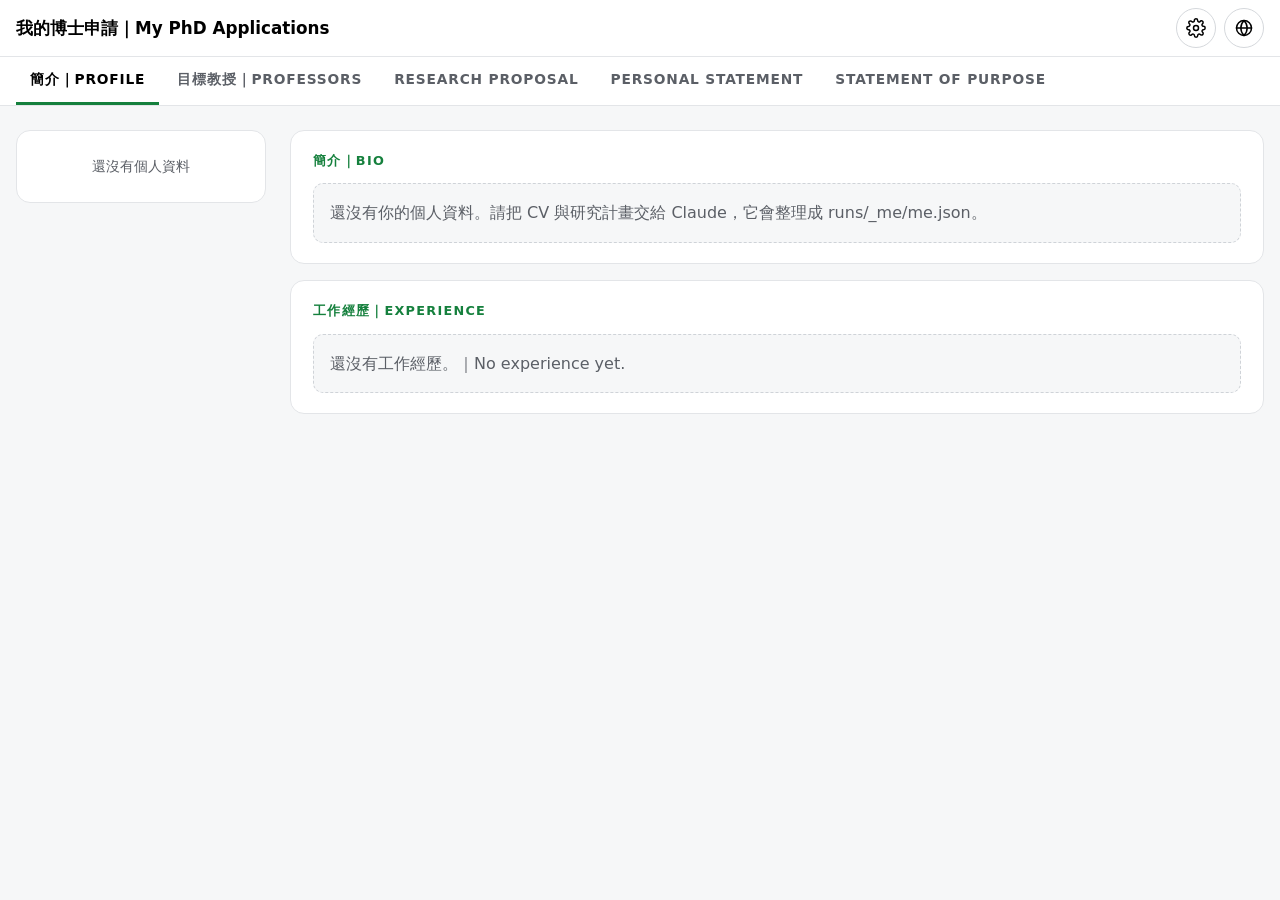
==== commit 61fbd0f0: "首頁英文模式全英文（標題、標籤、頁籤、網站名稱）；工作經歷改成 Skills: 一行；拿掉多餘的出處與說明文字、頁尾" ====
--- a/web/index.html
+++ b/web/index.html
@@ -8,7 +8,7 @@
 </head>
 <body class="lang-both">
 <header class="topbar"><div class="wrap">
-  <a class="brand" href="index.html">我的博士申請</a>
+  <a class="brand" href="index.html"><span class="ll"><span class="t-zh">我的博士申請</span><span class="t-en" lang="en">My PhD Applications</span></span></a>
   <div class="topicons">
     <a class="iconbtn" href="settings.html" aria-label="設定與工作進度" title="設定與工作進度"><svg viewBox="0 0 24 24" width="20" height="20" fill="none" stroke="currentColor" stroke-width="1.8" stroke-linecap="round" stroke-linejoin="round" aria-hidden="true"><circle cx="12" cy="12" r="3"/><path d="M19.4 15a1.7 1.7 0 0 0 .3 1.8l.1.1a2 2 0 1 1-2.8 2.8l-.1-.1a1.7 1.7 0 0 0-1.8-.3 1.7 1.7 0 0 0-1 1.5V21a2 2 0 1 1-4 0v-.1a1.7 1.7 0 0 0-1.1-1.5 1.7 1.7 0 0 0-1.8.3l-.1.1a2 2 0 1 1-2.8-2.8l.1-.1a1.7 1.7 0 0 0 .3-1.8 1.7 1.7 0 0 0-1.5-1H3a2 2 0 1 1 0-4h.1a1.7 1.7 0 0 0 1.5-1.1 1.7 1.7 0 0 0-.3-1.8l-.1-.1a2 2 0 1 1 2.8-2.8l.1.1a1.7 1.7 0 0 0 1.8.3H9a1.7 1.7 0 0 0 1-1.5V3a2 2 0 1 1 4 0v.1a1.7 1.7 0 0 0 1 1.5 1.7 1.7 0 0 0 1.8-.3l.1-.1a2 2 0 1 1 2.8 2.8l-.1.1a1.7 1.7 0 0 0-.3 1.8V9a1.7 1.7 0 0 0 1.5 1H21a2 2 0 1 1 0 4h-.1a1.7 1.7 0 0 0-1.5 1z"/></svg></a>
   <div class="langmenu">
@@ -27,17 +27,16 @@
 <main class="wrap layout">
   <aside class="pcard" id="pcard" aria-label="我的基本資料"></aside>
   <div class="pmain">
-    <section id="me" aria-labelledby="h-me"><h2 class="label" id="h-me">簡介｜Bio</h2><div class="body"></div></section>
-    <section id="capabilities" aria-labelledby="h-cap"><h2 class="label" id="h-cap">工作經歷｜Experience</h2><div class="body"></div></section>
-    <section id="professors" aria-labelledby="h-prof"><h2 class="label" id="h-prof">目標教授｜Target professors</h2><div class="body"></div></section>
-    <section id="proposal" aria-labelledby="h-proposal"><h2 class="label" id="h-proposal">計畫書｜Research proposals</h2><div class="body"></div></section>
-    <section id="ps" aria-labelledby="h-ps"><h2 class="label" id="h-ps">Personal Statement</h2><div class="body"></div></section>
-    <section id="sop" aria-labelledby="h-sop"><h2 class="label" id="h-sop">SOP｜Statement of Purpose</h2><div class="body"></div></section>
-    <section hidden id="pipeline" aria-labelledby="h-pipe"><h2 class="label" id="h-pipe">工作進度</h2><div class="body"></div></section>
-    <section hidden id="settings" aria-labelledby="h-set"><h2 class="label" id="h-set">設定</h2><div class="body"></div></section>
+    <section id="me" aria-labelledby="h-me"><h2 class="label" id="h-me"><span class="ll"><span class="t-zh">簡介</span><span class="t-en" lang="en">Bio</span></span></h2><div class="body"></div></section>
+    <section id="capabilities" aria-labelledby="h-cap"><h2 class="label" id="h-cap"><span class="ll"><span class="t-zh">工作經歷</span><span class="t-en" lang="en">Experience</span></span></h2><div class="body"></div></section>
+    <section id="professors" aria-labelledby="h-prof"><h2 class="label" id="h-prof"><span class="ll"><span class="t-zh">目標教授</span><span class="t-en" lang="en">Target professors</span></span></h2><div class="body"></div></section>
+    <section id="proposal" aria-labelledby="h-proposal"><h2 class="label" id="h-proposal"><span class="ll"><span class="t-zh">研究計畫書</span><span class="t-en" lang="en">Research Proposal</span></span></h2><div class="body"></div></section>
+    <section id="ps" aria-labelledby="h-ps"><h2 class="label" id="h-ps"><span class="ll"><span class="t-zh">個人陳述</span><span class="t-en" lang="en">Personal Statement</span></span></h2><div class="body"></div></section>
+    <section id="sop" aria-labelledby="h-sop"><h2 class="label" id="h-sop"><span class="ll"><span class="t-zh">研究目的陳述</span><span class="t-en" lang="en">Statement of Purpose</span></span></h2><div class="body"></div></section>
+    <section hidden id="pipeline" aria-labelledby="h-pipe"><h2 class="label" id="h-pipe"><span class="ll"><span class="t-zh">工作進度</span><span class="t-en" lang="en">Jobs</span></span></h2><div class="body"></div></section>
+    <section hidden id="settings" aria-labelledby="h-set"><h2 class="label" id="h-set"><span class="ll"><span class="t-zh">設定</span><span class="t-en" lang="en">Settings</span></span></h2><div class="body"></div></section>
   </div>
 </main>
-<footer class="wrap">這些頁面只存在你的電腦與你的雲端硬碟（runs/ 不進版本控制）。內容摘自你的 CV、計畫書與 Personal Statement，每段標了出處；比對只呈現主題重疊與證據，不是「適不適合」的判斷。</footer>
 <script id="inline-data" type="application/json">__INLINE__</script>
 <script src="site_match.js"></script>
 <script src="home.js"></script>
--- a/web/home.css
+++ b/web/home.css
@@ -210,3 +210,8 @@
 .setrow[open]>summary .setrow-t::before{transform:rotate(90deg)}
 .setrow-b{padding:4px 0 16px 1em}
 #pipeline .body,#settings .body{margin-top:-4px}
+/* 介面字（標題、標籤）：中文模式只中文、英文模式只英文、雙語時「中｜EN」同一行 */
+body.lang-both .ll .t-en{display:inline;color:inherit;font-size:inherit;margin:0}
+body.lang-both .ll .t-en::before{content:"｜"}
+.skills .sk-ic{color:var(--green);margin-right:4px}
+.skills .sk-l{font-weight:600;margin-right:4px}
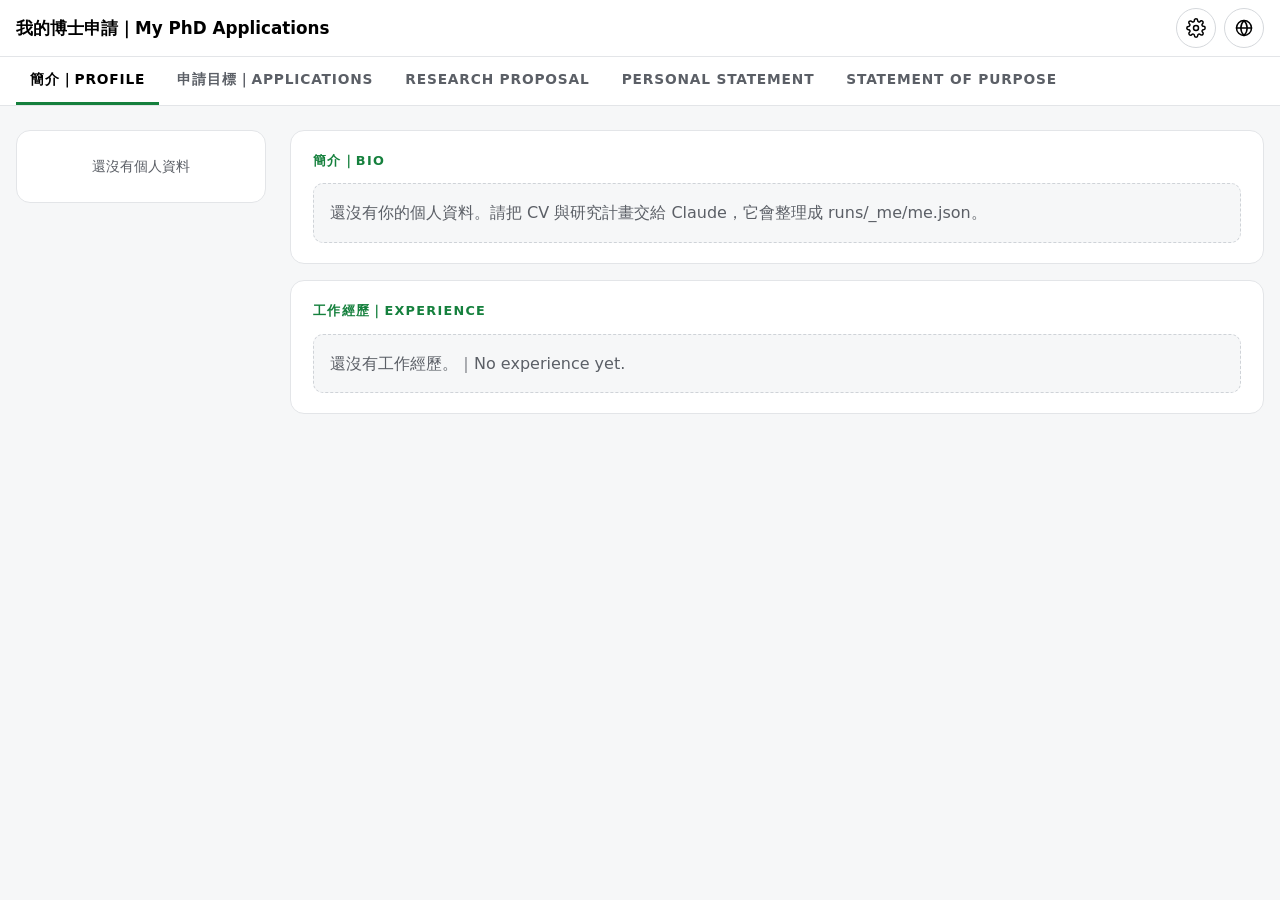
==== commit e4a756b0: "列上的工具按鈕改成 icon（附 title 與 aria-label）；目標教授改名申請目標；教員名單改成彈出視窗，條列姓名、職稱、專長、研究興趣並勾選建檔" ====
--- a/web/index.html
+++ b/web/index.html
@@ -29,7 +29,7 @@
   <div class="pmain">
     <section id="me" aria-labelledby="h-me"><h2 class="label" id="h-me"><span class="ll"><span class="t-zh">簡介</span><span class="t-en" lang="en">Bio</span></span></h2><div class="body"></div></section>
     <section id="capabilities" aria-labelledby="h-cap"><h2 class="label" id="h-cap"><span class="ll"><span class="t-zh">工作經歷</span><span class="t-en" lang="en">Experience</span></span></h2><div class="body"></div></section>
-    <section id="professors" aria-labelledby="h-prof"><h2 class="label" id="h-prof"><span class="ll"><span class="t-zh">目標教授</span><span class="t-en" lang="en">Target professors</span></span></h2><div class="body"></div></section>
+    <section id="professors" aria-labelledby="h-prof"><h2 class="label" id="h-prof"><span class="ll"><span class="t-zh">申請目標</span><span class="t-en" lang="en">Applications</span></span></h2><div class="body"></div></section>
     <section id="proposal" aria-labelledby="h-proposal"><h2 class="label" id="h-proposal"><span class="ll"><span class="t-zh">研究計畫書</span><span class="t-en" lang="en">Research Proposal</span></span></h2><div class="body"></div></section>
     <section id="ps" aria-labelledby="h-ps"><h2 class="label" id="h-ps"><span class="ll"><span class="t-zh">個人陳述</span><span class="t-en" lang="en">Personal Statement</span></span></h2><div class="body"></div></section>
     <section id="sop" aria-labelledby="h-sop"><h2 class="label" id="h-sop"><span class="ll"><span class="t-zh">研究目的陳述</span><span class="t-en" lang="en">Statement of Purpose</span></span></h2><div class="body"></div></section>
@@ -38,7 +38,7 @@
   </div>
 </main>
 <script id="inline-data" type="application/json">__INLINE__</script>
-<script src="site_match.js"></script>
+<script src="site_match.js"></script><script src="icons.js"></script>
 <script src="home.js"></script>
 <script src="app.js"></script>
 </body>
--- a/web/home.css
+++ b/web/home.css
@@ -215,3 +215,19 @@
 body.lang-both .ll .t-en::before{content:"｜"}
 .skills .sk-ic{color:var(--green);margin-right:4px}
 .skills .sk-l{font-weight:600;margin-right:4px}
+.exp-row{border:1px solid var(--line);border-radius:10px;padding:10px 12px;margin:10px 0}
+.exp-row legend{display:flex;gap:8px;align-items:center;padding:0 6px}
+.edu-row{margin:6px 0;flex-wrap:nowrap}
+.docb-tools{gap:6px;flex-wrap:wrap}
+/* 資料列（篇數、計畫數…）雙語時只顯示中文，不重複 */
+body.lang-both .facts .ll .t-en{display:none}
+#exp-form label,.prof-edit label{display:block;margin:6px 0;font-size:.9rem;color:var(--muted)}
+#exp-form label input,#exp-form label textarea,.prof-edit label input{display:block;width:100%;margin-top:4px;color:var(--fg)}
+#exp-form .row>label{min-width:0}
+/* icon 按鈕：方形、跟一般按鈕同高；觸控目標至少 40px */
+.btn.btn-icon{width:40px;min-width:40px;padding:0;gap:0}
+.btn.btn-icon.btn-sm{width:34px;min-width:34px;min-height:34px}
+.btn.btn-icon svg{display:block}
+.btn-red.btn-icon,.btn-icon.danger{color:#b42318}
+.btn-icon.danger{background:#fff}
+.btn-icon.danger:hover{background:#fef3f2;border-color:#f3b8b3}
